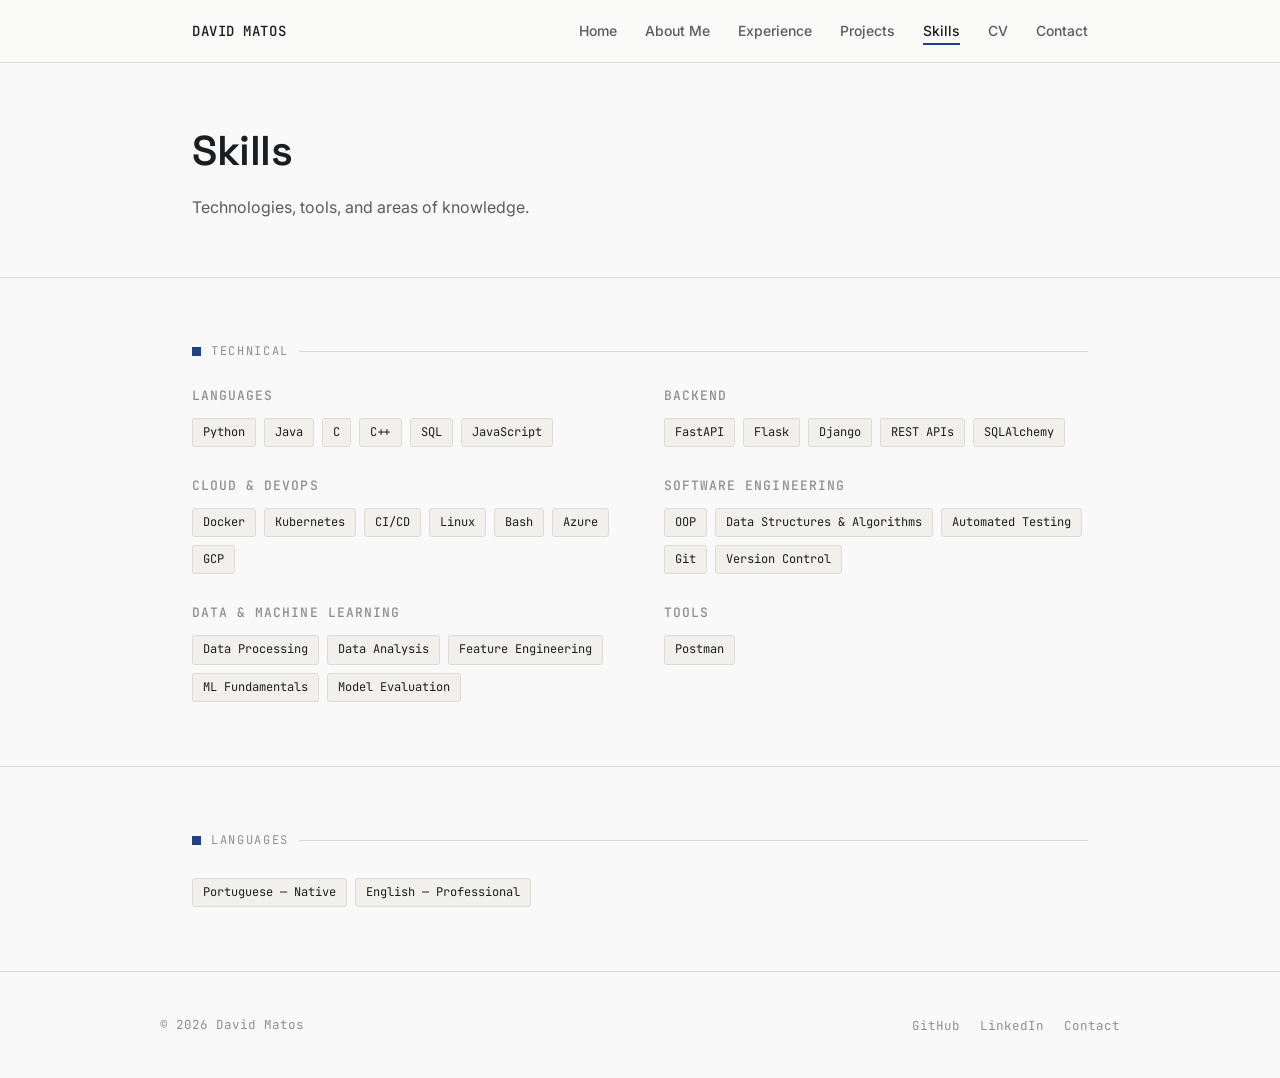
==== competencias.html @ 37febff0 "personal portfolio" ====
<!DOCTYPE html>
<html lang="en">
<head>
  <meta charset="UTF-8">
  <meta name="viewport" content="width=device-width, initial-scale=1.0">
  <title>Skills · David Matos</title>
  <meta name="description" content="Technical skills of David Matos.">
  <link rel="preconnect" href="https://fonts.googleapis.com">
  <link rel="preconnect" href="https://fonts.gstatic.com" crossorigin>
  <link href="https://fonts.googleapis.com/css2?family=Space+Grotesk:wght@500;600;700&family=Inter:wght@400;500;600&family=JetBrains+Mono:wght@400;500&display=swap" rel="stylesheet">
  <link rel="stylesheet" href="style.css">
</head>
<body>
  <header class="site-header">
    <nav class="nav">
      <a href="index.html" class="nav-brand">DAVID MATOS</a>
      <button class="nav-toggle" aria-label="Open menu" aria-expanded="false">
        <span></span><span></span><span></span>
      </button>
      <ul class="nav-links">
      <li><a href="index.html">Home</a></li>
      <li><a href="sobre.html">About Me</a></li>
      <li><a href="experiencia.html">Experience</a></li>
      <li><a href="projetos.html">Projects</a></li>
      <li><a href="competencias.html" class="active">Skills</a></li>
      <li><a href="cv.html">CV</a></li>
      <li><a href="contacto.html">Contact</a></li>
      </ul>
    </nav>
  </header>

  <section class="page-hero">
    <div class="container">
      <h1>Skills</h1>
      <p>Technologies, tools, and areas of knowledge.</p>
    </div>
  </section>

  <section class="section">
    <div class="container">
      <div class="marker"><span>Technical</span></div>
      <div class="skills-grid">
        <div class="skill-group">
          <h3>Languages</h3>
          <div class="skill-tags">
            <span class="tag">Python</span><span class="tag">Java</span><span class="tag">C</span>
            <span class="tag">C++</span><span class="tag">SQL</span><span class="tag">JavaScript</span>
          </div>
        </div>
        <div class="skill-group">
          <h3>Backend</h3>
          <div class="skill-tags">
            <span class="tag">FastAPI</span><span class="tag">Flask</span><span class="tag">Django</span>
            <span class="tag">REST APIs</span><span class="tag">SQLAlchemy</span>
          </div>
        </div>
        <div class="skill-group">
          <h3>Cloud &amp; DevOps</h3>
          <div class="skill-tags">
            <span class="tag">Docker</span><span class="tag">Kubernetes</span><span class="tag">CI/CD</span>
            <span class="tag">Linux</span><span class="tag">Bash</span><span class="tag">Azure</span><span class="tag">GCP</span>
          </div>
        </div>
        <div class="skill-group">
          <h3>Software Engineering</h3>
          <div class="skill-tags">
            <span class="tag">OOP</span><span class="tag">Data Structures &amp; Algorithms</span>
            <span class="tag">Automated Testing</span><span class="tag">Git</span><span class="tag">Version Control</span>
          </div>
        </div>
        <div class="skill-group">
          <h3>Data &amp; Machine Learning</h3>
          <div class="skill-tags">
            <span class="tag">Data Processing</span><span class="tag">Data Analysis</span>
            <span class="tag">Feature Engineering</span><span class="tag">ML Fundamentals</span><span class="tag">Model Evaluation</span>
          </div>
        </div>
        <div class="skill-group">
          <h3>Tools</h3>
          <div class="skill-tags">
            <span class="tag">Postman</span>
          </div>
        </div>
      </div>
    </div>
  </section>

  <section class="section">
    <div class="container">
      <div class="marker"><span>Languages</span></div>
      <div class="skill-tags">
        <span class="tag">Portuguese — Native</span>
        <span class="tag">English — Professional</span>
      </div>
    </div>
  </section>

  <footer class="site-footer">
    <div class="footer-inner">
      <p>&copy; 2026 David Matos</p>
      <ul class="footer-links">
        <!-- TODO: replace the href="#" with the actual links when provided -->
        <li><a href="https://github.com/davidmatos17" aria-disabled="true">GitHub</a></li>
        <li><a href="https://www.linkedin.com/in/david-matos-8145b0259/" aria-disabled="true">LinkedIn</a></li>
        <li><a href="contacto.html">Contact</a></li>
      </ul>
    </div>
  </footer>
  <script src="script.js"></script>
</body>
</html>
---- style.css ----
/* ============================================================
   David Matos — Portfolio
   Design tokens
   ============================================================ */
:root {
  --bg: #faf9f9;
  --bg-alt: #F1F0EC;
  --ink: #1B1E20;
  --ink-soft: #565C61;
  --ink-faint: #8A8F93;
  --line: #DDDBD5;
  --accent: #1F4287;
  --accent-ink: #17335E;
  --accent-soft: #E7ECF4;

  --font-display: 'Space Grotesk', sans-serif;
  --font-body: 'Inter', sans-serif;
  --font-mono: 'JetBrains Mono', monospace;

  --maxw: 960px;
  --pad: 32px;
}
.hero-grid {
  display: grid;
  grid-template-columns: minmax(0, 1.2fr) 320px;
  gap: 52px;
  align-items: center;
}

.hero-content {
  min-width: 0;
}

.hero-photo {
  display: flex;
  justify-content: center;
  align-items: center;
}

.hero-photo img {
  width: min(100%, 280px);
  height: 280px;
  object-fit: cover;
  border-radius: 50%;
  display: block;
  border: 1px solid var(--line);
  box-shadow: 0 18px 40px rgba(27, 30, 32, 0.08);
}

@media (max-width: 768px) {
  .hero-grid {
    grid-template-columns: 1fr;
    gap: 40px;
  }

  .hero-photo {
    order: 0;
  }

  .hero-photo img {
    width: min(100%, 220px);
    height: 220px;
  }
}

* { box-sizing: border-box; }

html {
  scroll-behavior: smooth;
}

@media (prefers-reduced-motion: reduce) {
  html { scroll-behavior: auto; }
  * { animation-duration: 0.01ms !important; transition-duration: 0.01ms !important; }
}

body {
  margin: 0;
  background: var(--bg);
  color: var(--ink);
  font-family: var(--font-body);
  font-size: 16px;
  line-height: 1.6;
  -webkit-font-smoothing: antialiased;
}

img { max-width: 100%; display: block; }

a {
  color: var(--accent);
  text-decoration: none;
}
a:hover { text-decoration: underline; }

:focus-visible {
  outline: 2px solid var(--accent);
  outline-offset: 3px;
}

h1, h2, h3, h4 {
  font-family: var(--font-display);
  font-weight: 600;
  line-height: 1.15;
  margin: 0 0 0.5em 0;
  letter-spacing: -0.01em;
}

p { margin: 0 0 1em 0; color: var(--ink-soft); }

.container {
  max-width: var(--maxw);
  margin: 0 auto;
  padding: 0 var(--pad);
}

/* ---------- Signature motif: the marker ----------
   A small filled square + hairline rule precedes every
   section heading, echoing a scoreboard / match-marker —
   a quiet nod to a decade on the court, used consistently
   and nowhere else. */
.marker {
  display: flex;
  align-items: center;
  gap: 10px;
  margin-bottom: 28px;
}
.marker::before {
  content: '';
  width: 9px;
  height: 9px;
  background: var(--accent);
  flex-shrink: 0;
}
.marker span {
  font-family: var(--font-mono);
  font-size: 12px;
  letter-spacing: 0.14em;
  text-transform: uppercase;
  color: var(--ink-faint);
}
.marker::after {
  content: '';
  flex: 1;
  height: 1px;
  background: var(--line);
}

/* ---------- Header / nav ---------- */
.site-header {
  position: sticky;
  top: 0;
  z-index: 50;
  background: rgba(250, 250, 249, 0.92);
  backdrop-filter: blur(6px);
  border-bottom: 1px solid var(--line);
}
.nav {
  max-width: var(--maxw);
  margin: 0 auto;
  padding: 18px var(--pad);
  display: flex;
  align-items: center;
  justify-content: space-between;
}
.nav-brand {
  font-family: var(--font-mono);
  font-size: 14px;
  letter-spacing: 0.04em;
  color: var(--ink);
  font-weight: 500;
}
.nav-brand:hover { text-decoration: none; color: var(--accent); }

.nav-links {
  display: flex;
  gap: 28px;
  list-style: none;
  margin: 0;
  padding: 0;
}
.nav-links a {
  color: var(--ink-soft);
  font-size: 14px;
  font-weight: 500;
  padding: 4px 0;
  border-bottom: 2px solid transparent;
}
.nav-links a:hover { color: var(--ink); text-decoration: none; }
.nav-links a.active {
  color: var(--ink);
  border-bottom-color: var(--accent);
}

.nav-toggle {
  display: none;
  background: none;
  border: 1px solid var(--line);
  border-radius: 4px;
  padding: 8px 10px;
  cursor: pointer;
}
.nav-toggle span {
  display: block;
  width: 18px;
  height: 2px;
  background: var(--ink);
  margin: 4px 0;
}

@media (max-width: 720px) {
  .nav-toggle { display: block; }
  .nav-links {
    position: absolute;
    top: 100%;
    left: 0;
    right: 0;
    flex-direction: column;
    background: var(--bg);
    border-bottom: 1px solid var(--line);
    padding: 8px var(--pad) 20px;
    gap: 4px;
    display: none;
  }
  .nav-links.open { display: flex; }
  .nav-links a { display: block; padding: 10px 0; border-bottom: 1px solid var(--line); }
  .nav-links a.active { border-bottom: 1px solid var(--line); }
}

/* ---------- Hero (Home) ---------- */
.hero {
  padding: 96px 0 72px;
  border-bottom: 1px solid var(--line);
}
.hero-eyebrow {
  font-family: var(--font-mono);
  font-size: 13px;
  letter-spacing: 0.14em;
  text-transform: uppercase;
  color: var(--accent);
  margin-bottom: 18px;
}
.hero h1 {
  font-size: clamp(2.2rem, 5vw, 3.4rem);
  max-width: 14ch;
}
.hero-role {
  font-family: var(--font-mono);
  font-size: 16px;
  color: var(--ink-soft);
  margin-bottom: 24px;
}
.hero-lede {
  max-width: 56ch;
  font-size: 17px;
}
.hero-actions {
  display: flex;
  gap: 14px;
  flex-wrap: wrap;
  margin-top: 28px;
}

.btn {
  display: inline-block;
  font-family: var(--font-body);
  font-weight: 600;
  font-size: 14px;
  padding: 12px 22px;
  border-radius: 4px;
  border: 1px solid var(--ink);
  cursor: pointer;
}
.btn:hover { text-decoration: none; }
.btn-primary {
  background: var(--ink);
  color: var(--bg);
}
.btn-primary:hover { background: var(--accent-ink); border-color: var(--accent-ink); }
.btn-secondary {
  background: transparent;
  color: var(--ink);
  border-color: var(--line);
}
.btn-secondary:hover { border-color: var(--ink); }

.hero-links {
  display: flex;
  gap: 20px;
  margin-top: 40px;
  font-family: var(--font-mono);
  font-size: 13px;
}
.hero-links a { color: var(--ink-soft); }
.hero-links a:hover { color: var(--accent); }

/* ---------- Sections ---------- */
.section {
  padding: 64px 0;
  border-bottom: 1px solid var(--line);
}
.section:last-of-type { border-bottom: none; }
.section-lead {
  max-width: 62ch;
  font-size: 17px;
  margin-bottom: 8px;
}

/* Home page: summary blocks */
.summary-grid {
  display: grid;
  grid-template-columns: repeat(2, 1fr);
  gap: 20px;
}
@media (max-width: 640px) {
  .summary-grid { grid-template-columns: 1fr; }
}
.summary-card {
  border: 1px solid var(--line);
  padding: 24px;
  border-radius: 6px;
  background: var(--bg-alt);
}
.summary-card h3 {
  font-size: 17px;
  margin-bottom: 8px;
}
.summary-card p { margin: 0; font-size: 14.5px; }
.summary-card a.card-link {
  display: inline-block;
  margin-top: 12px;
  font-size: 13px;
  font-family: var(--font-mono);
}

/* ---------- Timeline (Experience) ---------- */
.timeline {
  list-style: none;
  margin: 0;
  padding: 0;
  border-left: 2px solid var(--line);
}
.timeline-item {
  position: relative;
  padding: 0 0 44px 32px;
}
.timeline-item:last-child { padding-bottom: 0; }
.timeline-item::before {
  content: '';
  position: absolute;
  left: -6.5px;
  top: 4px;
  width: 11px;
  height: 11px;
  background: var(--bg);
  border: 2px solid var(--accent);
  border-radius: 1px;
}
.timeline-date {
  font-family: var(--font-mono);
  font-size: 12.5px;
  letter-spacing: 0.05em;
  color: var(--accent);
  text-transform: uppercase;
  margin-bottom: 6px;
}
.timeline-item h3 {
  font-size: 19px;
  margin-bottom: 2px;
}
.timeline-org {
  font-size: 14.5px;
  color: var(--ink-soft);
  margin-bottom: 4px;
}
.timeline-loc {
  font-family: var(--font-mono);
  font-size: 12px;
  color: var(--ink-faint);
  margin-bottom: 14px;
}
.timeline-item ul {
  margin: 0;
  padding-left: 18px;
  color: var(--ink-soft);
  font-size: 15px;
}
.timeline-item li { margin-bottom: 8px; }
.timeline-item li:last-child { margin-bottom: 0; }

/* ---------- Projects ---------- */
.project-list {
  display: flex;
  flex-direction: column;
  gap: 28px;
}
.project-card {
  border: 1px solid var(--line);
  border-radius: 6px;
  padding: 28px;
  background: var(--bg-alt);
}
.project-card h3 {
  font-size: 20px;
  margin-bottom: 4px;
}
.project-year {
  font-family: var(--font-mono);
  font-size: 12px;
  color: var(--ink-faint);
  margin-bottom: 14px;
}
.project-card p { font-size: 15px; margin-bottom: 14px; }
.project-card ul {
  margin: 0 0 16px 0;
  padding-left: 18px;
  font-size: 14.5px;
  color: var(--ink-soft);
}
.project-card li { margin-bottom: 6px; }
.tag-row {
  display: flex;
  flex-wrap: wrap;
  gap: 8px;
  margin-top: 14px;
}
.tag {
  font-family: var(--font-mono);
  font-size: 12px;
  padding: 4px 10px;
  border-radius: 3px;
  background: var(--accent-soft);
  color: var(--accent-ink);
}
.project-link {
  display: inline-block;
  margin-top: 14px;
  font-family: var(--font-mono);
  font-size: 13px;
}

/* ---------- Skills ---------- */
.skills-grid {
  display: grid;
  grid-template-columns: repeat(2, 1fr);
  gap: 32px 48px;
}
@media (max-width: 640px) {
  .skills-grid { grid-template-columns: 1fr; }
}
.skill-group h3 {
  font-family: var(--font-mono);
  font-size: 13px;
  letter-spacing: 0.08em;
  text-transform: uppercase;
  color: var(--ink-faint);
  font-weight: 500;
  margin-bottom: 14px;
}
.skill-tags {
  display: flex;
  flex-wrap: wrap;
  gap: 8px;
}
.skill-tags .tag {
  background: var(--bg-alt);
  border: 1px solid var(--line);
  color: var(--ink);
}

/* ---------- CV / Contact ---------- */
.cv-box, .contact-box {
  border: 1px solid var(--line);
  border-radius: 6px;
  padding: 36px;
  background: var(--bg-alt);
  max-width: 560px;
}
.cv-box h3, .contact-box h3 { font-size: 18px; }
.placeholder-note {
  font-family: var(--font-mono);
  font-size: 13px;
  color: var(--ink-faint);
  border: 1px dashed var(--line);
  padding: 14px 16px;
  border-radius: 4px;
  margin-top: 10px;
}

.contact-list {
  list-style: none;
  margin: 0;
  padding: 0;
}
.contact-list li {
  display: flex;
  justify-content: space-between;
  align-items: baseline;
  padding: 14px 0;
  border-bottom: 1px solid var(--line);
}
.contact-list li:last-child { border-bottom: none; }
.contact-label {
  font-family: var(--font-mono);
  font-size: 12px;
  letter-spacing: 0.06em;
  text-transform: uppercase;
  color: var(--ink-faint);
}
.contact-value { font-size: 15px; }

/* ---------- Footer ---------- */
.site-footer {
  padding: 40px var(--pad);
  border-top: 1px solid var(--line);
}
.footer-inner {
  max-width: var(--maxw);
  margin: 0 auto;
  display: flex;
  justify-content: space-between;
  align-items: center;
  flex-wrap: wrap;
  gap: 12px;
}
.footer-inner p {
  margin: 0;
  font-family: var(--font-mono);
  font-size: 12.5px;
  color: var(--ink-faint);
}
.footer-links {
  display: flex;
  gap: 20px;
  list-style: none;
  margin: 0;
  padding: 0;
}
.footer-links a {
  font-family: var(--font-mono);
  font-size: 12.5px;
  color: var(--ink-faint);
}
.footer-links a:hover { color: var(--accent); }

/* ---------- Page header (non-home pages) ---------- */
.page-hero {
  padding: 64px 0 40px;
  border-bottom: 1px solid var(--line);
}
.page-hero h1 {
  font-size: clamp(1.8rem, 4vw, 2.6rem);
}
.page-hero p {
  max-width: 56ch;
  font-size: 16px;
}
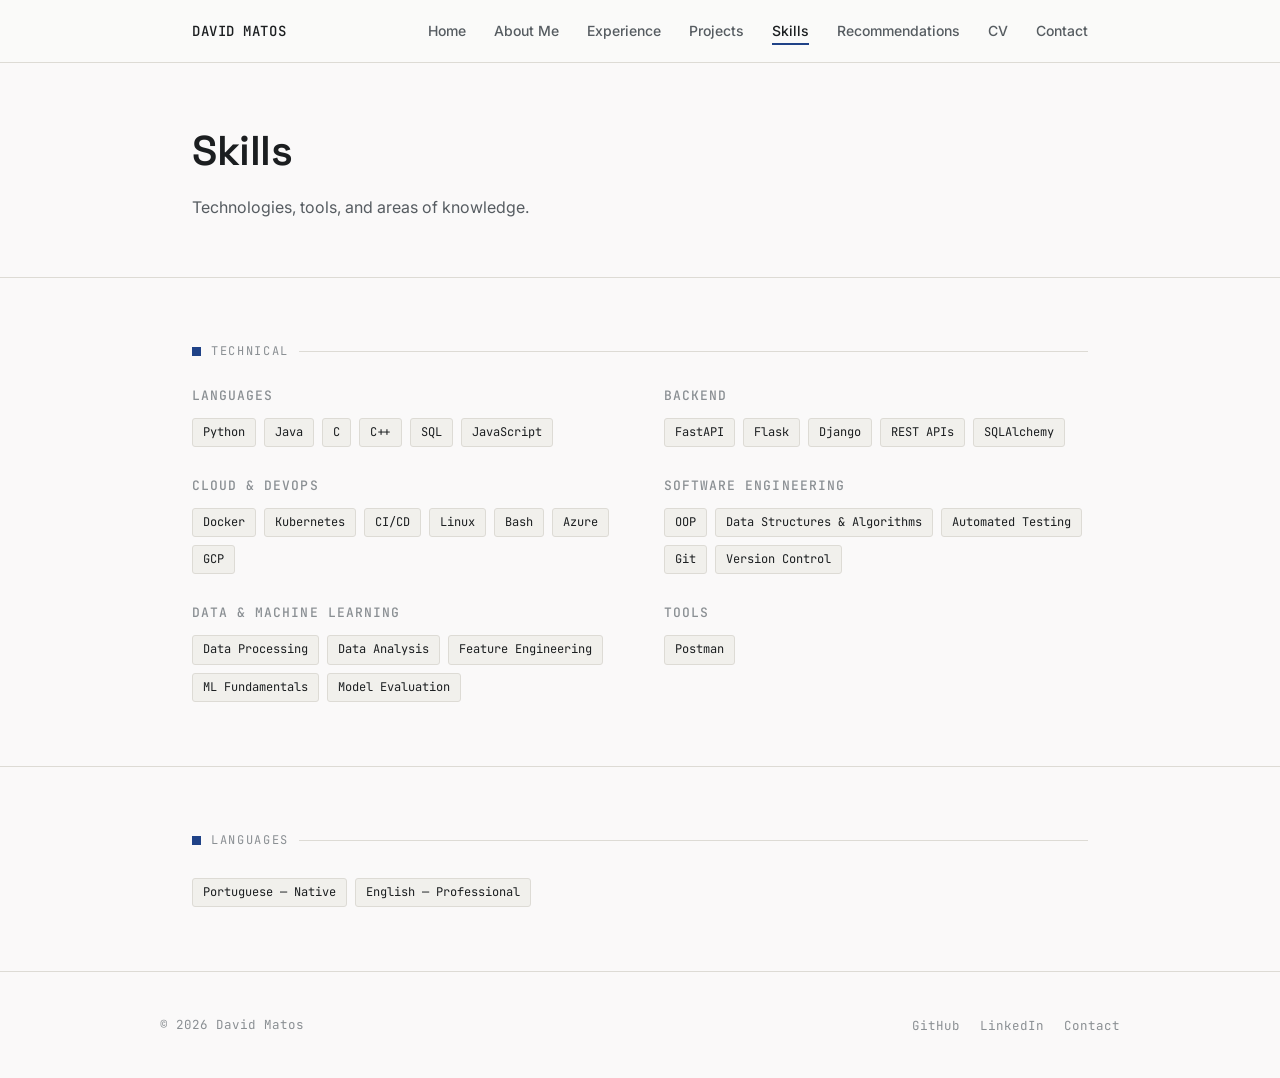
==== commit 3a5c104b: "recommendations update" ====
--- a/competencias.html
+++ b/competencias.html
@@ -23,6 +23,7 @@
       <li><a href="experiencia.html">Experience</a></li>
       <li><a href="projetos.html">Projects</a></li>
       <li><a href="competencias.html" class="active">Skills</a></li>
+      <li><a href="recommendations.html" >Recommendations</a></li>
       <li><a href="cv.html">CV</a></li>
       <li><a href="contacto.html">Contact</a></li>
       </ul>
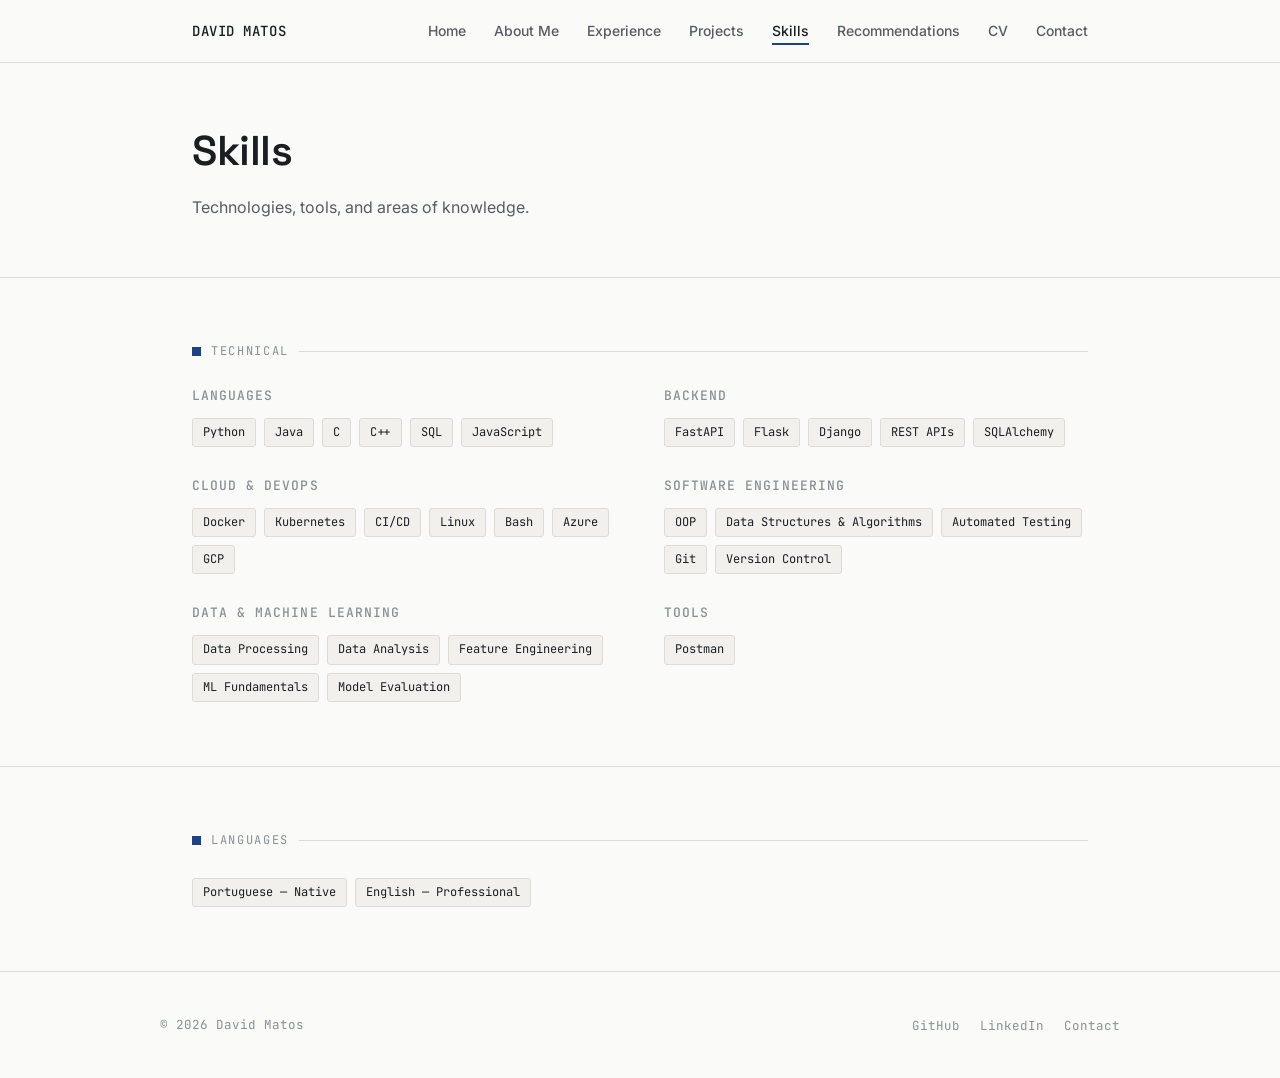
==== commit 1432e8fe: "Organize repo: assets/files folders, fix favicons and a11y - Move style.css/script.js to assets/ and" ====
--- a/competencias.html
+++ b/competencias.html
@@ -8,7 +8,10 @@
   <link rel="preconnect" href="https://fonts.googleapis.com">
   <link rel="preconnect" href="https://fonts.gstatic.com" crossorigin>
   <link href="https://fonts.googleapis.com/css2?family=Space+Grotesk:wght@500;600;700&family=Inter:wght@400;500;600&family=JetBrains+Mono:wght@400;500&display=swap" rel="stylesheet">
-  <link rel="stylesheet" href="style.css">
+  <link rel="stylesheet" href="assets/style.css">
+  <link rel="apple-touch-icon" sizes="180x180" href="images/apple-touch-icon.png">
+  <link rel="icon" type="image/png" sizes="32x32" href="images/favicon-32x32.png">
+  <link rel="icon" type="image/png" sizes="16x16" href="images/favicon-16x16.png">
 </head>
 <body>
   <header class="site-header">
@@ -100,13 +103,12 @@
     <div class="footer-inner">
       <p>&copy; 2026 David Matos</p>
       <ul class="footer-links">
-        <!-- TODO: replace the href="#" with the actual links when provided -->
-        <li><a href="https://github.com/davidmatos17" aria-disabled="true">GitHub</a></li>
-        <li><a href="https://www.linkedin.com/in/david-matos-8145b0259/" aria-disabled="true">LinkedIn</a></li>
+        <li><a href="https://github.com/davidmatos17">GitHub</a></li>
+        <li><a href="https://www.linkedin.com/in/david-matos-8145b0259/">LinkedIn</a></li>
         <li><a href="contacto.html">Contact</a></li>
       </ul>
     </div>
   </footer>
-  <script src="script.js"></script>
+  <script src="assets/script.js"></script>
 </body>
 </html>
--- a/assets/style.css
+++ b/assets/style.css
@@ -0,0 +1,600 @@
+/* ============================================================
+   David Matos — Portfolio
+   Design tokens
+   ============================================================ */
+:root {
+  --bg: #FAFAF9;
+  --bg-alt: #F1F0EC;
+  --ink: #1B1E20;
+  --ink-soft: #565C61;
+  --ink-faint: #8A8F93;
+  --line: #DDDBD5;
+  --accent: #1F4287;
+  --accent-ink: #17335E;
+  --accent-soft: #E7ECF4;
+
+  --font-display: 'Space Grotesk', sans-serif;
+  --font-body: 'Inter', sans-serif;
+  --font-mono: 'JetBrains Mono', monospace;
+
+  --maxw: 960px;
+  --pad: 32px;
+}
+
+
+.hero-grid {
+  display: grid;
+  grid-template-columns: minmax(0, 1.2fr) 320px;
+  gap: 52px;
+  align-items: center;
+}
+
+.hero-content {
+  min-width: 0;
+}
+
+.hero-photo {
+  display: flex;
+  justify-content: center;
+  align-items: center;
+}
+
+.hero-photo img {
+  width: min(100%, 280px);
+  height: 280px;
+  object-fit: cover;
+  border-radius: 50%;
+  display: block;
+  border: 1px solid var(--line);
+  box-shadow: 0 18px 40px rgba(27, 30, 32, 0.08);
+}
+
+@media (max-width: 768px) {
+  .hero-grid {
+    grid-template-columns: 1fr;
+    gap: 40px;
+  }
+
+  .hero-photo {
+    order: 0;
+  }
+
+  .hero-photo img {
+    width: min(100%, 220px);
+    height: 220px;
+  }
+}
+
+* { box-sizing: border-box; }
+
+html {
+  scroll-behavior: smooth;
+}
+
+@media (prefers-reduced-motion: reduce) {
+  html { scroll-behavior: auto; }
+  * { animation-duration: 0.01ms !important; transition-duration: 0.01ms !important; }
+}
+
+body {
+  margin: 0;
+  background: var(--bg);
+  color: var(--ink);
+  font-family: var(--font-body);
+  font-size: 16px;
+  line-height: 1.6;
+  -webkit-font-smoothing: antialiased;
+}
+
+img { max-width: 100%; display: block; }
+
+a {
+  color: var(--accent);
+  text-decoration: none;
+}
+a:hover { text-decoration: underline; }
+
+:focus-visible {
+  outline: 2px solid var(--accent);
+  outline-offset: 3px;
+}
+
+h1, h2, h3, h4 {
+  font-family: var(--font-display);
+  font-weight: 600;
+  line-height: 1.15;
+  margin: 0 0 0.5em 0;
+  letter-spacing: -0.01em;
+}
+
+p { margin: 0 0 1em 0; color: var(--ink-soft); }
+
+.container {
+  max-width: var(--maxw);
+  margin: 0 auto;
+  padding: 0 var(--pad);
+}
+
+/* ---------- Signature motif: the marker ----------
+   A small filled square + hairline rule precedes every
+   section heading, echoing a scoreboard / match-marker —
+   a quiet nod to a decade on the court, used consistently
+   and nowhere else. */
+.marker {
+  display: flex;
+  align-items: center;
+  gap: 10px;
+  margin-bottom: 28px;
+}
+.marker::before {
+  content: '';
+  width: 9px;
+  height: 9px;
+  background: var(--accent);
+  flex-shrink: 0;
+}
+.marker span {
+  font-family: var(--font-mono);
+  font-size: 12px;
+  letter-spacing: 0.14em;
+  text-transform: uppercase;
+  color: var(--ink-faint);
+}
+.marker::after {
+  content: '';
+  flex: 1;
+  height: 1px;
+  background: var(--line);
+}
+
+/* ---------- Header / nav ---------- */
+.site-header {
+  position: sticky;
+  top: 0;
+  z-index: 50;
+  background: rgba(250, 250, 249, 0.92);
+  backdrop-filter: blur(6px);
+  border-bottom: 1px solid var(--line);
+}
+.nav {
+  max-width: var(--maxw);
+  margin: 0 auto;
+  padding: 18px var(--pad);
+  display: flex;
+  align-items: center;
+  justify-content: space-between;
+}
+.nav-brand {
+  font-family: var(--font-mono);
+  font-size: 14px;
+  letter-spacing: 0.04em;
+  color: var(--ink);
+  font-weight: 500;
+}
+.nav-brand:hover { text-decoration: none; color: var(--accent); }
+
+.nav-links {
+  display: flex;
+  gap: 28px;
+  list-style: none;
+  margin: 0;
+  padding: 0;
+}
+.nav-links a {
+  color: var(--ink-soft);
+  font-size: 14px;
+  font-weight: 500;
+  padding: 4px 0;
+  border-bottom: 2px solid transparent;
+}
+.nav-links a:hover { color: var(--ink); text-decoration: none; }
+.nav-links a.active {
+  color: var(--ink);
+  border-bottom-color: var(--accent);
+}
+
+.nav-toggle {
+  display: none;
+  background: none;
+  border: 1px solid var(--line);
+  border-radius: 4px;
+  padding: 8px 10px;
+  cursor: pointer;
+}
+.nav-toggle span {
+  display: block;
+  width: 18px;
+  height: 2px;
+  background: var(--ink);
+  margin: 4px 0;
+}
+
+@media (max-width: 720px) {
+  .nav-toggle { display: block; }
+  .nav-links {
+    position: absolute;
+    top: 100%;
+    left: 0;
+    right: 0;
+    flex-direction: column;
+    background: var(--bg);
+    border-bottom: 1px solid var(--line);
+    padding: 8px var(--pad) 20px;
+    gap: 4px;
+    display: none;
+  }
+  .nav-links.open { display: flex; }
+  .nav-links a { display: block; padding: 10px 0; border-bottom: 1px solid var(--line); }
+  .nav-links a.active { border-bottom: 1px solid var(--line); }
+}
+
+/* ---------- Hero (Home) ---------- */
+.hero {
+  padding: 96px 0 72px;
+  border-bottom: 1px solid var(--line);
+}
+.hero-eyebrow {
+  font-family: var(--font-mono);
+  font-size: 13px;
+  letter-spacing: 0.14em;
+  text-transform: uppercase;
+  color: var(--accent);
+  margin-bottom: 18px;
+}
+.hero h1 {
+  font-size: clamp(2.2rem, 5vw, 3.4rem);
+  max-width: 14ch;
+}
+.hero-role {
+  font-family: var(--font-mono);
+  font-size: 16px;
+  color: var(--ink-soft);
+  margin-bottom: 24px;
+}
+.hero-lede {
+  max-width: 56ch;
+  font-size: 17px;
+}
+.hero-actions {
+  display: flex;
+  gap: 14px;
+  flex-wrap: wrap;
+  margin-top: 28px;
+}
+
+.btn {
+  display: inline-block;
+  font-family: var(--font-body);
+  font-weight: 600;
+  font-size: 14px;
+  padding: 12px 22px;
+  border-radius: 4px;
+  border: 1px solid var(--ink);
+  cursor: pointer;
+}
+.btn:hover { text-decoration: none; }
+.btn-primary {
+  background: var(--ink);
+  color: var(--bg);
+}
+.btn-primary:hover { background: var(--accent-ink); border-color: var(--accent-ink); }
+.btn-secondary {
+  background: transparent;
+  color: var(--ink);
+  border-color: var(--line);
+}
+.btn-secondary:hover { border-color: var(--ink); }
+
+.hero-links {
+  display: flex;
+  gap: 20px;
+  margin-top: 40px;
+  font-family: var(--font-mono);
+  font-size: 13px;
+}
+.hero-links a { color: var(--ink-soft); }
+.hero-links a:hover { color: var(--accent); }
+
+/* ---------- Sections ---------- */
+.section {
+  padding: 64px 0;
+  border-bottom: 1px solid var(--line);
+}
+.section:last-of-type { border-bottom: none; }
+.section-lead {
+  max-width: 62ch;
+  font-size: 17px;
+  margin-bottom: 8px;
+}
+
+/* Home page: summary blocks */
+.summary-grid {
+  display: grid;
+  grid-template-columns: repeat(3, 1fr);
+  gap: 20px;
+}
+@media (max-width: 860px) {
+  .summary-grid { grid-template-columns: repeat(2, 1fr); }
+}
+@media (max-width: 640px) {
+  .summary-grid { grid-template-columns: 1fr; }
+}
+.summary-card {
+  border: 1px solid var(--line);
+  padding: 24px;
+  border-radius: 6px;
+  background: var(--bg-alt);
+}
+.summary-card h3 {
+  font-size: 17px;
+  margin-bottom: 8px;
+}
+.summary-card p { margin: 0; font-size: 14.5px; }
+.summary-card a.card-link {
+  display: inline-block;
+  margin-top: 12px;
+  font-size: 13px;
+  font-family: var(--font-mono);
+}
+
+/* ---------- Timeline (Experience) ---------- */
+.timeline {
+  list-style: none;
+  margin: 0;
+  padding: 0;
+  border-left: 2px solid var(--line);
+}
+.timeline-item {
+  position: relative;
+  padding: 0 0 44px 32px;
+}
+.timeline-item:last-child { padding-bottom: 0; }
+.timeline-item::before {
+  content: '';
+  position: absolute;
+  left: -6.5px;
+  top: 4px;
+  width: 11px;
+  height: 11px;
+  background: var(--bg);
+  border: 2px solid var(--accent);
+  border-radius: 1px;
+}
+.timeline-date {
+  font-family: var(--font-mono);
+  font-size: 12.5px;
+  letter-spacing: 0.05em;
+  color: var(--accent);
+  text-transform: uppercase;
+  margin-bottom: 6px;
+}
+.timeline-item h3 {
+  font-size: 19px;
+  margin-bottom: 2px;
+}
+.timeline-org {
+  font-size: 14.5px;
+  color: var(--ink-soft);
+  margin-bottom: 4px;
+}
+.timeline-loc {
+  font-family: var(--font-mono);
+  font-size: 12px;
+  color: var(--ink-faint);
+  margin-bottom: 14px;
+}
+.timeline-item ul {
+  margin: 0;
+  padding-left: 18px;
+  color: var(--ink-soft);
+  font-size: 15px;
+}
+.timeline-item li { margin-bottom: 8px; }
+.timeline-item li:last-child { margin-bottom: 0; }
+
+/* ---------- Projects ---------- */
+.project-list {
+  display: flex;
+  flex-direction: column;
+  gap: 28px;
+}
+.project-card {
+  border: 1px solid var(--line);
+  border-radius: 6px;
+  padding: 28px;
+  background: var(--bg-alt);
+}
+.project-card h3 {
+  font-size: 20px;
+  margin-bottom: 4px;
+}
+.project-year {
+  font-family: var(--font-mono);
+  font-size: 12px;
+  color: var(--ink-faint);
+  margin-bottom: 14px;
+}
+.project-card p { font-size: 15px; margin-bottom: 14px; }
+.project-card ul {
+  margin: 0 0 16px 0;
+  padding-left: 18px;
+  font-size: 14.5px;
+  color: var(--ink-soft);
+}
+.project-card li { margin-bottom: 6px; }
+.tag-row {
+  display: flex;
+  flex-wrap: wrap;
+  gap: 8px;
+  margin-top: 14px;
+}
+.tag {
+  font-family: var(--font-mono);
+  font-size: 12px;
+  padding: 4px 10px;
+  border-radius: 3px;
+  background: var(--accent-soft);
+  color: var(--accent-ink);
+}
+.project-link {
+  display: inline-block;
+  margin-top: 14px;
+  font-family: var(--font-mono);
+  font-size: 13px;
+}
+
+/* ---------- Skills ---------- */
+.skills-grid {
+  display: grid;
+  grid-template-columns: repeat(2, 1fr);
+  gap: 32px 48px;
+}
+@media (max-width: 640px) {
+  .skills-grid { grid-template-columns: 1fr; }
+}
+.skill-group h3 {
+  font-family: var(--font-mono);
+  font-size: 13px;
+  letter-spacing: 0.08em;
+  text-transform: uppercase;
+  color: var(--ink-faint);
+  font-weight: 500;
+  margin-bottom: 14px;
+}
+.skill-tags {
+  display: flex;
+  flex-wrap: wrap;
+  gap: 8px;
+}
+.skill-tags .tag {
+  background: var(--bg-alt);
+  border: 1px solid var(--line);
+  color: var(--ink);
+}
+
+/* ---------- CV / Contact ---------- */
+.cv-box, .contact-box {
+  border: 1px solid var(--line);
+  border-radius: 6px;
+  padding: 36px;
+  background: var(--bg-alt);
+  max-width: 560px;
+}
+.cv-box h3, .contact-box h3 { font-size: 18px; }
+.placeholder-note {
+  font-family: var(--font-mono);
+  font-size: 13px;
+  color: var(--ink-faint);
+  border: 1px dashed var(--line);
+  padding: 14px 16px;
+  border-radius: 4px;
+  margin-top: 10px;
+}
+
+.contact-list {
+  list-style: none;
+  margin: 0;
+  padding: 0;
+}
+.contact-list li {
+  display: flex;
+  justify-content: space-between;
+  align-items: baseline;
+  padding: 14px 0;
+  border-bottom: 1px solid var(--line);
+}
+.contact-list li:last-child { border-bottom: none; }
+.contact-label {
+  font-family: var(--font-mono);
+  font-size: 12px;
+  letter-spacing: 0.06em;
+  text-transform: uppercase;
+  color: var(--ink-faint);
+}
+.contact-value { font-size: 15px; }
+
+/* ---------- Recommendations / PDF preview ---------- */
+.pdf-preview-box {
+  border: 1px solid var(--line);
+  border-radius: 6px;
+  overflow: hidden;
+  background: var(--bg-alt);
+}
+.pdf-preview {
+  display: block;
+  width: 100%;
+  height: 780px;
+  border: none;
+}
+.pdf-preview-fallback {
+  padding: 48px 32px;
+  text-align: center;
+}
+.pdf-preview-fallback p {
+  font-family: var(--font-mono);
+  font-size: 13px;
+  color: var(--ink-faint);
+  margin: 0;
+}
+.pdf-preview-fallback code {
+  background: var(--accent-soft);
+  color: var(--accent-ink);
+  padding: 2px 6px;
+  border-radius: 3px;
+  font-size: 12.5px;
+}
+.pdf-preview-caption {
+  margin-top: 14px;
+  font-size: 13px;
+}
+
+@media (max-width: 640px) {
+  .pdf-preview { height: 560px; }
+}
+
+/* ---------- Footer ---------- */
+.site-footer {
+  padding: 40px var(--pad);
+  border-top: 1px solid var(--line);
+}
+.footer-inner {
+  max-width: var(--maxw);
+  margin: 0 auto;
+  display: flex;
+  justify-content: space-between;
+  align-items: center;
+  flex-wrap: wrap;
+  gap: 12px;
+}
+.footer-inner p {
+  margin: 0;
+  font-family: var(--font-mono);
+  font-size: 12.5px;
+  color: var(--ink-faint);
+}
+.footer-links {
+  display: flex;
+  gap: 20px;
+  list-style: none;
+  margin: 0;
+  padding: 0;
+}
+.footer-links a {
+  font-family: var(--font-mono);
+  font-size: 12.5px;
+  color: var(--ink-faint);
+}
+.footer-links a:hover { color: var(--accent); }
+
+/* ---------- Page header (non-home pages) ---------- */
+.page-hero {
+  padding: 64px 0 40px;
+  border-bottom: 1px solid var(--line);
+}
+.page-hero h1 {
+  font-size: clamp(1.8rem, 4vw, 2.6rem);
+}
+.page-hero p {
+  max-width: 56ch;
+  font-size: 16px;
+}
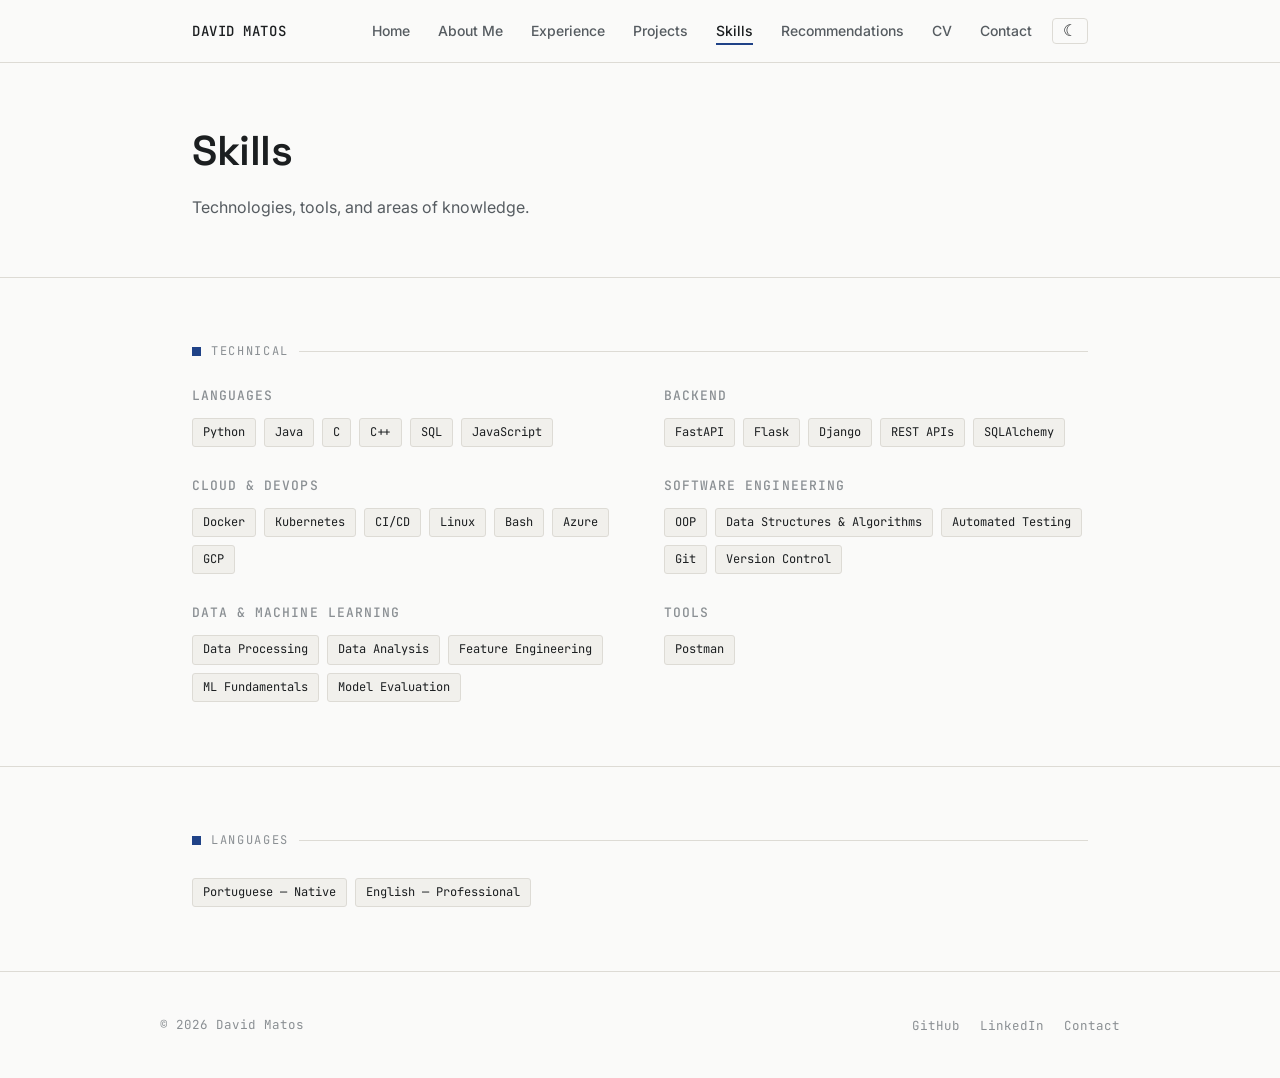
==== commit d54cc9f6: "Add dark mode with theme toggle - Dark palette via :root[data-theme="dark"] tokens; header backgroun" ====
--- a/competencias.html
+++ b/competencias.html
@@ -9,6 +9,7 @@
   <link rel="preconnect" href="https://fonts.gstatic.com" crossorigin>
   <link href="https://fonts.googleapis.com/css2?family=Space+Grotesk:wght@500;600;700&family=Inter:wght@400;500;600&family=JetBrains+Mono:wght@400;500&display=swap" rel="stylesheet">
   <link rel="stylesheet" href="assets/style.css">
+  <script>(function () { var t; try { t = localStorage.getItem('theme'); } catch (e) {} document.documentElement.dataset.theme = t || (matchMedia('(prefers-color-scheme: dark)').matches ? 'dark' : 'light'); })();</script>
   <link rel="apple-touch-icon" sizes="180x180" href="images/apple-touch-icon.png">
   <link rel="icon" type="image/png" sizes="32x32" href="images/favicon-32x32.png">
   <link rel="icon" type="image/png" sizes="16x16" href="images/favicon-16x16.png">
--- a/assets/style.css
+++ b/assets/style.css
@@ -12,6 +12,7 @@
   --accent: #1F4287;
   --accent-ink: #17335E;
   --accent-soft: #E7ECF4;
+  --header-bg: rgba(250, 250, 249, 0.92);
 
   --font-display: 'Space Grotesk', sans-serif;
   --font-body: 'Inter', sans-serif;
@@ -19,6 +20,20 @@
 
   --maxw: 960px;
   --pad: 32px;
+}
+
+:root[data-theme="dark"] {
+  color-scheme: dark;
+  --bg: #151719;
+  --bg-alt: #1D2023;
+  --ink: #ECEAE5;
+  --ink-soft: #A9AEB2;
+  --ink-faint: #80868B;
+  --line: #2E3236;
+  --accent: #8FB0F0;
+  --accent-ink: #B9CDF5;
+  --accent-soft: #1E2A40;
+  --header-bg: rgba(21, 23, 25, 0.92);
 }
 
 
@@ -152,7 +167,7 @@
   position: sticky;
   top: 0;
   z-index: 50;
-  background: rgba(250, 250, 249, 0.92);
+  background: var(--header-bg);
   backdrop-filter: blur(6px);
   border-bottom: 1px solid var(--line);
 }
@@ -163,8 +178,10 @@
   display: flex;
   align-items: center;
   justify-content: space-between;
+  gap: 20px;
 }
 .nav-brand {
+  margin-right: auto;
   font-family: var(--font-mono);
   font-size: 14px;
   letter-spacing: 0.04em;
@@ -208,6 +225,20 @@
   background: var(--ink);
   margin: 4px 0;
 }
+
+.theme-toggle {
+  background: none;
+  border: 1px solid var(--line);
+  border-radius: 4px;
+  color: var(--ink);
+  font-size: 16px;
+  line-height: 1;
+  align-self: stretch;
+  min-width: 36px;
+  padding: 0 9px;
+  cursor: pointer;
+}
+.theme-toggle:hover { border-color: var(--ink); }
 
 @media (max-width: 720px) {
   .nav-toggle { display: block; }
